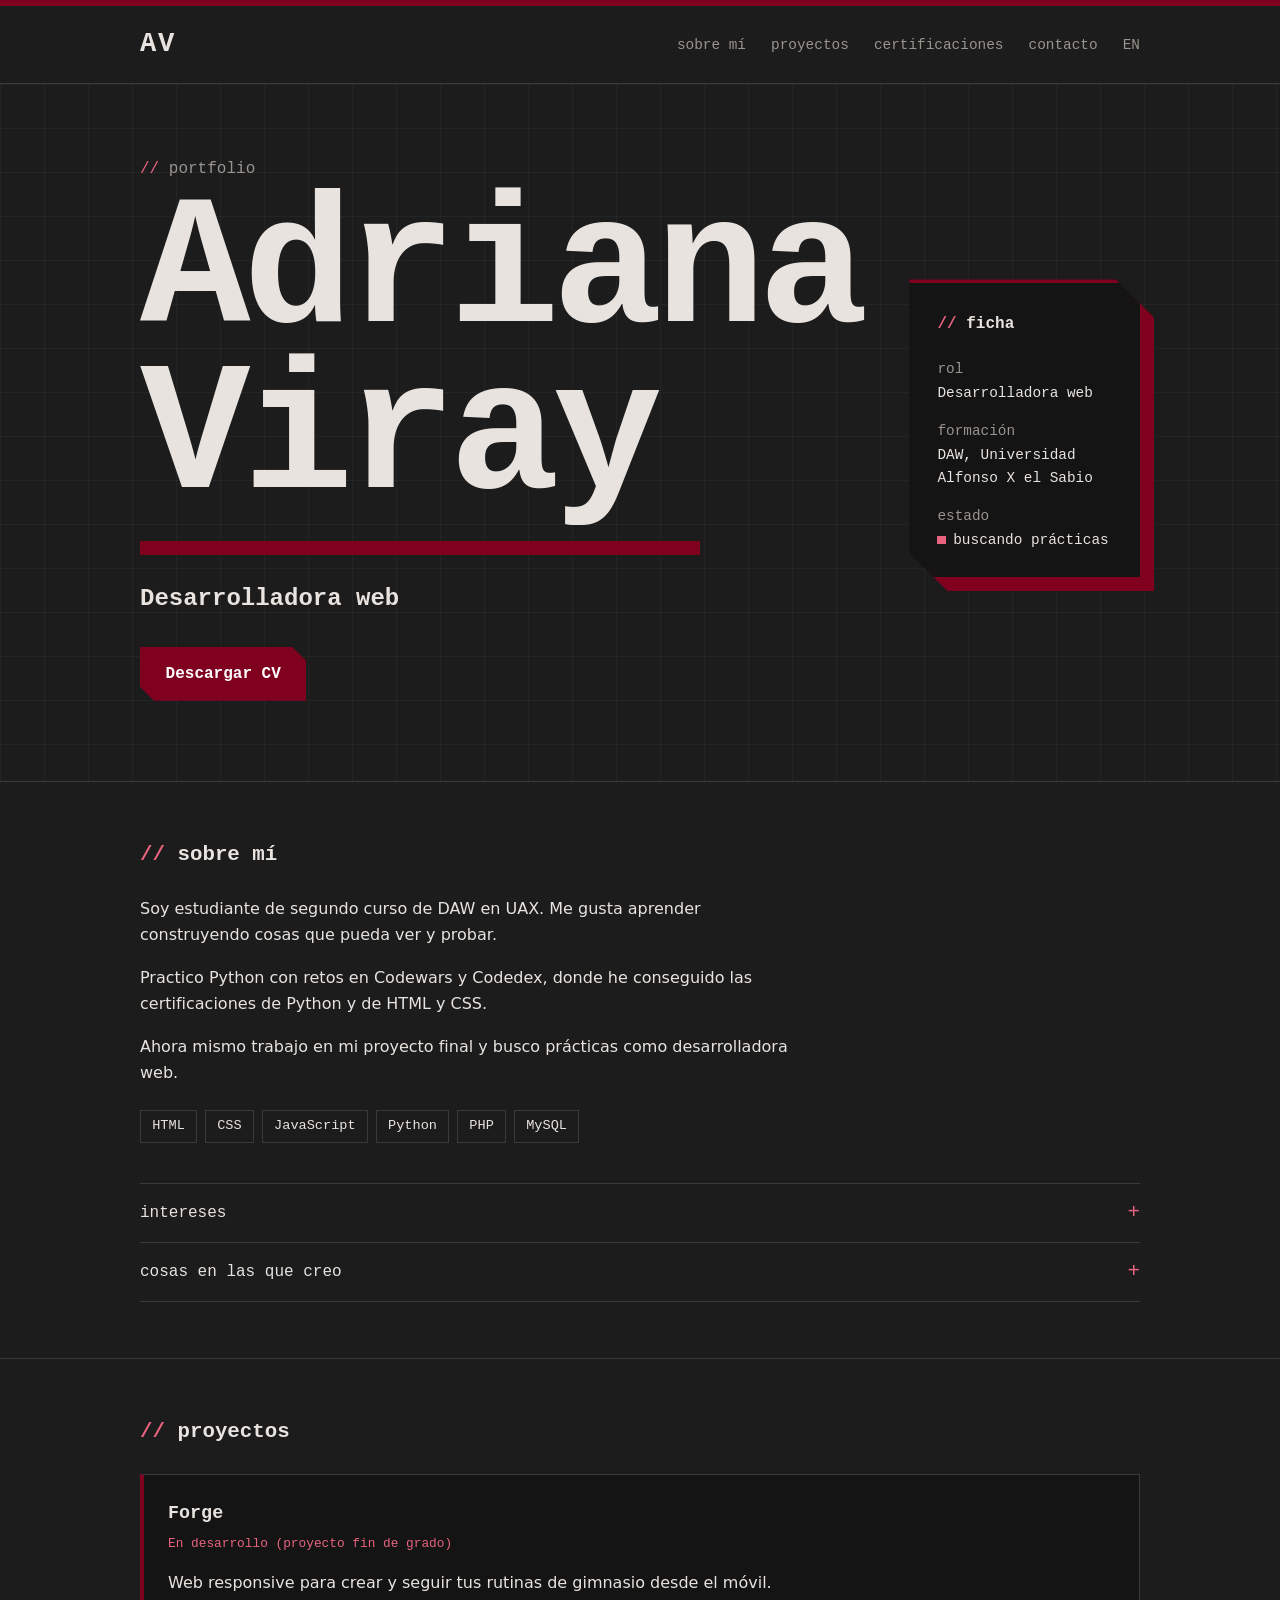
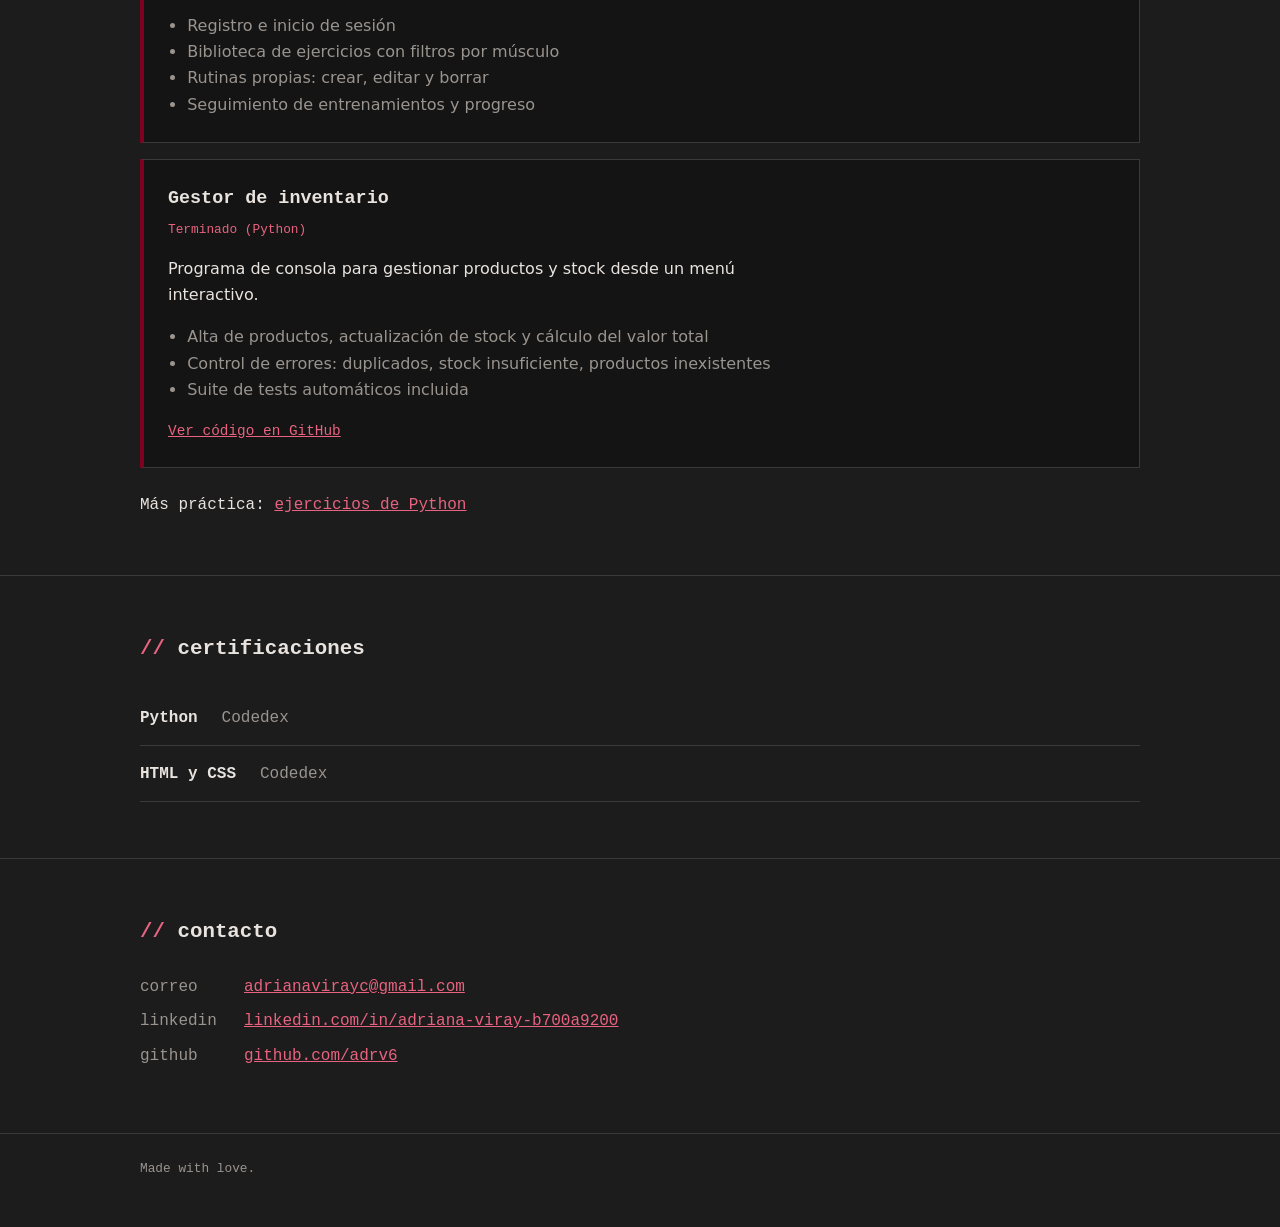
==== index.html @ e1b9abcd "Add files via upload" ====
<!DOCTYPE html>
<html lang="es">
<head>
<meta charset="utf-8">
<meta name="viewport" content="width=device-width, initial-scale=1">
<title>Adriana Viray — Desarrolladora web</title>
<meta name="description" content="Portfolio de Adriana Viray, estudiante de Desarrollo de Aplicaciones Web.">
<style>
  :root {
    --bg: #1c1c1c;
    --panel: #141414;
    --crimson: #800020;
    --crimson-hi: #e8637f;
    --text: #e8e3de;
    --muted: #9a948f;
    --line: #3a3a3a;
    --mono: ui-monospace, "Cascadia Code", "JetBrains Mono", Consolas, Menlo, monospace;
    --sans: system-ui, -apple-system, "Segoe UI", Roboto, sans-serif;
    /* esquinas cortadas, el detalle "corporativo cyber" */
    --chamfer: polygon(0 0, calc(100% - 24px) 0, 100% 24px, 100% 100%, 24px 100%, 0 calc(100% - 24px));
  }
  * { box-sizing: border-box; }
  html { scroll-behavior: smooth; }
  body { margin: 0; background: var(--bg); color: var(--text); font-family: var(--sans); line-height: 1.65; border-top: 6px solid var(--crimson); }
  a { color: var(--crimson-hi); }
  a:focus-visible { outline: 2px solid var(--crimson-hi); outline-offset: 3px; }
  .wrap { max-width: 1040px; margin: 0 auto; padding: 0 1.25rem; }

  /* Cabecera */
  header { border-bottom: 1px solid var(--line); }
  header .wrap { display: flex; justify-content: space-between; align-items: center; padding-top: 1rem; padding-bottom: 1rem; flex-wrap: wrap; gap: .5rem; }
  .logo { font-family: var(--mono); font-weight: 800; font-size: 1.7rem; letter-spacing: .06em; color: var(--text); text-decoration: none; }
  nav a { font-family: var(--mono); font-size: .9rem; color: var(--muted); text-decoration: none; margin-left: 1.25rem; }
  nav a:hover { color: var(--crimson-hi); }

  /* Hero */
  .hero {
    padding: 4.5rem 0 5rem;
    background-image:
      linear-gradient(rgba(255,255,255,.035) 1px, transparent 1px),
      linear-gradient(90deg, rgba(255,255,255,.035) 1px, transparent 1px);
    background-size: 44px 44px;
    overflow: hidden;
  }
  .hero .wrap { display: grid; grid-template-columns: 1.5fr 1fr; gap: 3rem; align-items: center; }
  .kicker { font-family: var(--mono); color: var(--muted); margin: 0 0 .5rem; }
  .kicker::before { content: "// "; color: var(--crimson-hi); }
  h1 {
    font-family: var(--mono); font-weight: 800; margin: 0;
    font-size: clamp(4.5rem, 17vw, 11.5rem); line-height: .9; letter-spacing: -.04em;
  }
  .bar { height: 14px; width: 100%; max-width: 560px; background: var(--crimson); margin: 1.25rem 0 1.5rem; transform-origin: left; animation: wipe .9s cubic-bezier(.7,0,.2,1) both; }
  @keyframes wipe { from { transform: scaleX(0); } to { transform: scaleX(1); } }
  .role { font-family: var(--mono); font-size: clamp(1.1rem, 2.6vw, 1.5rem); font-weight: 700; margin: 0 0 .5rem; }

  /* Botón */
  .actions { margin: 1.75rem 0 0; }
  .btn {
    display: inline-block; background: var(--crimson); color: #fff; text-decoration: none;
    font-family: var(--mono); font-weight: 700; padding: .85rem 1.6rem;
    clip-path: polygon(0 0, calc(100% - 14px) 0, 100% 14px, 100% 100%, 14px 100%, 0 calc(100% - 14px));
  }
  .btn:hover { background: #a3112f; }
  .btn:focus-visible { outline: 2px solid var(--crimson-hi); outline-offset: 4px; }

  /* Ficha */
  .dossier-wrap { position: relative; }
  .dossier-wrap::before { content: ""; position: absolute; inset: 0; background: var(--crimson); transform: translate(14px, 14px); clip-path: var(--chamfer); }
  .dossier { position: relative; background: var(--panel); clip-path: var(--chamfer); padding: 1.75rem 1.75rem 1.5rem; border-top: 4px solid var(--crimson); }
  .dossier h2 { font-size: 1rem; margin: 0 0 1.25rem; }
  .dossier dl { margin: 0; font-family: var(--mono); font-size: .9rem; }
  .dossier dt { color: var(--muted); margin-top: .9rem; }
  .dossier dd { margin: 0; }
  .dot { display: inline-block; width: .6em; height: .6em; background: var(--crimson-hi); margin-right: .5em; }

  /* Secciones */
  section { padding: 3.5rem 0; border-top: 1px solid var(--line); }
  h2 { font-family: var(--mono); font-size: 1.3rem; margin: 0 0 1.5rem; }
  section h2::before, .dossier h2::before { content: "// "; color: var(--crimson-hi); }
  .about p { max-width: 65ch; margin: 0 0 1rem; }
  .stack { list-style: none; padding: 0; margin: 1.5rem 0 0; display: flex; flex-wrap: wrap; gap: .5rem; }
  .stack li { font-family: var(--mono); font-size: .85rem; border: 1px solid var(--line); padding: .25rem .7rem; }

  /* Desplegables dentro de "sobre mí" */
  .fold { margin-top: 2.5rem; border-top: 1px solid var(--line); }
  .fold details { border-bottom: 1px solid var(--line); }
  .fold summary {
    cursor: pointer; list-style: none; display: flex; justify-content: space-between; align-items: center;
    padding: 1rem 0; font-family: var(--mono);
  }
  .fold summary::-webkit-details-marker { display: none; }
  .fold summary::after { content: "+"; color: var(--crimson-hi); font-size: 1.3rem; line-height: 1; }
  .fold details[open] summary::after { content: "\2212"; }
  .fold summary:hover { color: var(--crimson-hi); }
  .fold summary:focus-visible { outline: 2px solid var(--crimson-hi); outline-offset: 3px; }
  .fold-body { padding: 0 0 1.25rem; }
  .fold-body p { margin: 0; max-width: 65ch; }
  .fold .beliefs-list li:last-child { border-bottom: 0; }

  /* Cosas en las que creo */
  .beliefs-list { list-style: none; counter-reset: b; padding: 0; margin: 0; }
  .beliefs-list li {
    counter-increment: b; display: flex; gap: 1.25rem; align-items: baseline;
    padding: .85rem 0; border-bottom: 1px solid var(--line);
    font-family: var(--mono); font-weight: 400; line-height: 1.4;
    font-size: clamp(.95rem, 2vw, 1.1rem);
  }
  .beliefs-list li::before { content: counter(b); color: var(--crimson-hi); font-size: .85rem; min-width: 1.5rem; }

  /* Proyectos */
  .project { background: var(--panel); border: 1px solid var(--line); border-left: 4px solid var(--crimson); padding: 1.5rem; }
  .project + .project { margin-top: 1rem; }
  .project h3 { font-family: var(--mono); margin: 0 0 .25rem; font-size: 1.15rem; }
  .status { font-family: var(--mono); font-size: .8rem; color: var(--crimson-hi); margin: 0 0 1rem; }
  .project p { margin: 0 0 1rem; max-width: 65ch; }
  .project ul { margin: 0; padding-left: 1.2rem; color: var(--muted); }
  .project .link { margin: 1rem 0 0; font-family: var(--mono); font-size: .9rem; }
  .more { margin: 1.5rem 0 0; font-family: var(--mono); }

  /* Certificaciones */
  .certs { list-style: none; padding: 0; margin: 0; font-family: var(--mono); }
  .certs li { display: flex; flex-wrap: wrap; gap: .5rem 1.5rem; padding: .9rem 0; border-bottom: 1px solid var(--line); }
  .certs span { color: var(--muted); }
  .certs a { margin-left: auto; }

  /* Contacto */
  .contact ul { list-style: none; padding: 0; margin: 0; font-family: var(--mono); }
  .contact li { margin-bottom: .5rem; }
  .contact span { color: var(--muted); display: inline-block; min-width: 6.5rem; }

  footer { border-top: 1px solid var(--line); padding: 1.5rem 0 3rem; color: var(--muted); font-family: var(--mono); font-size: .8rem; }

  @media (max-width: 800px) {
    .hero .wrap { grid-template-columns: 1fr; gap: 3rem; }
    .dossier-wrap { margin-right: 14px; }
  }
  @media (prefers-reduced-motion: reduce) {
    html { scroll-behavior: auto; }
    .bar { animation: none; }
  }
</style>
</head>
<body>

<header>
  <div class="wrap">
    <a class="logo" href="#top" aria-label="Adriana Viray, ir al inicio">AV</a>
    <nav aria-label="Principal">
      <a href="#sobre-mi">sobre mí</a>
      <a href="#proyectos">proyectos</a>
      <a href="#certificaciones">certificaciones</a>
      <a href="#contacto">contacto</a>
      <a href="en/" lang="en" hreflang="en">EN</a>
    </nav>
  </div>
</header>

<main id="top">
  <div class="hero">
    <div class="wrap">
      <div>
        <p class="kicker">portfolio</p>
        <h1>Adriana<br>Viray</h1>
        <div class="bar" aria-hidden="true"></div>
        <p class="role">Desarrolladora web</p>
        <p class="actions"><a class="btn" href="cv-adriana-viray.pdf" download>Descargar CV</a></p>
      </div>
      <div class="dossier-wrap">
        <aside class="dossier" aria-label="Ficha">
          <h2>ficha</h2>
          <dl>
            <dt>rol</dt><dd>Desarrolladora web</dd>
            <dt>formación</dt><dd>DAW, Universidad Alfonso X el Sabio</dd>
            <dt>estado</dt><dd><span class="dot"></span>buscando prácticas</dd>
          </dl>
        </aside>
      </div>
    </div>
  </div>

  <section id="sobre-mi" class="about">
    <div class="wrap">
      <h2>sobre mí</h2>
      <!-- TODO: reescribe estos textos con tus palabras -->
      <p>Soy estudiante de segundo curso de DAW en UAX. Me gusta aprender construyendo cosas que pueda ver y probar.</p>
      <p>Practico Python con retos en Codewars y Codedex, donde he conseguido las certificaciones de Python y de HTML y CSS.</p>
      <p>Ahora mismo trabajo en mi proyecto final y busco prácticas como desarrolladora web.</p>
      <ul class="stack" aria-label="Tecnologías">
        <li>HTML</li><li>CSS</li><li>JavaScript</li><li>Python</li><li>PHP</li><li>MySQL</li>
      </ul>

      <div class="fold">
        <details>
          <summary>intereses</summary>
          <div class="fold-body">
            <p>Fuera de clase me interesan la ciberseguridad y la ingeniería biomecánica, y me atrae todo lo que une tecnología y cuerpo humano o sistemas seguros.</p>
          </div>
        </details>
        <details>
          <summary>cosas en las que creo</summary>
          <div class="fold-body">
            <ol class="beliefs-list">
              <li>La accesibilidad no es opcional.</li>
              <li>Preguntar no es de novatos.</li>
              <li>Un buen detalle cambia toda la experiencia.</li>
            </ol>
          </div>
        </details>
      </div>
    </div>
  </section>

  <section id="proyectos">
    <div class="wrap">
      <h2>proyectos</h2>

      <article class="project">
        <h3>Forge</h3>
        <p class="status">En desarrollo (proyecto fin de grado)</p>
        <p>Web responsive para crear y seguir tus rutinas de gimnasio desde el móvil.</p>
        <ul>
          <li>Registro e inicio de sesión</li>
          <li>Biblioteca de ejercicios con filtros por músculo</li>
          <li>Rutinas propias: crear, editar y borrar</li>
          <li>Seguimiento de entrenamientos y progreso</li>
        </ul>
        <!-- TODO: cuando Forge tenga repositorio, añade aquí: <p class="link"><a href="...">Ver código en GitHub</a></p> -->
      </article>

      <article class="project">
        <h3>Gestor de inventario</h3>
        <p class="status">Terminado (Python)</p>
        <p>Programa de consola para gestionar productos y stock desde un menú interactivo.</p>
        <ul>
          <li>Alta de productos, actualización de stock y cálculo del valor total</li>
          <li>Control de errores: duplicados, stock insuficiente, productos inexistentes</li>
          <li>Suite de tests automáticos incluida</li>
        </ul>
        <p class="link"><a href="https://github.com/adrv6/python-projects">Ver código en GitHub</a></p>
      </article>

      <p class="more">Más práctica: <a href="https://github.com/adrv6/python-excercises">ejercicios de Python</a></p>
    </div>
  </section>

  <section id="certificaciones">
    <div class="wrap">
      <h2>certificaciones</h2>
      <ul class="certs">
        <li><strong>Python</strong><span>Codedex</span></li>
        <li><strong>HTML y CSS</strong><span>Codedex</span></li>
      </ul>
    </div>
  </section>

  <section id="contacto" class="contact">
    <div class="wrap">
      <h2>contacto</h2>
      <ul>
        <li><span>correo</span><a href="mailto:adrianavirayc@gmail.com">adrianavirayc@gmail.com</a></li>
        <li><span>linkedin</span><a href="https://www.linkedin.com/in/adriana-viray-b700a9200/">linkedin.com/in/adriana-viray-b700a9200</a></li>
        <li><span>github</span><a href="https://github.com/adrv6">github.com/adrv6</a></li>
      </ul>
    </div>
  </section>
</main>

<footer>
  <div class="wrap">Made with love.</div>
</footer>
</body>
</html>
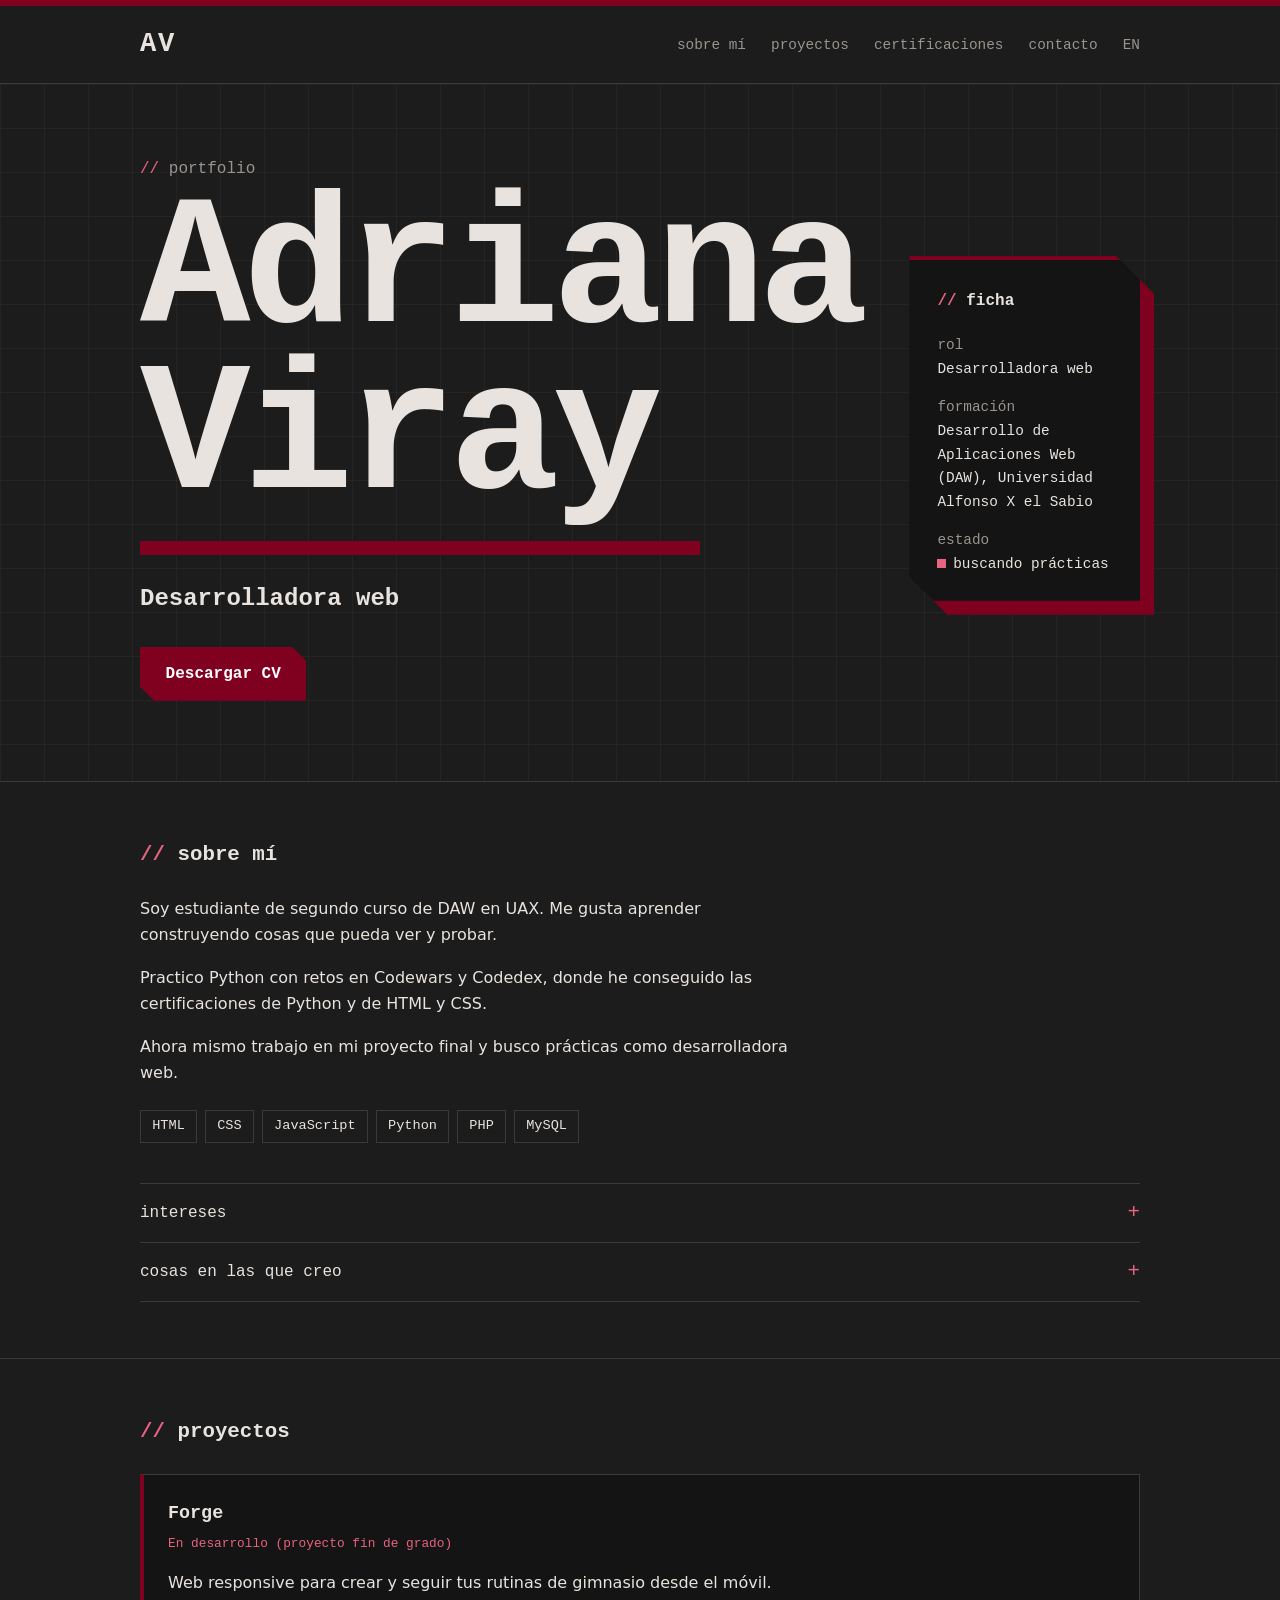
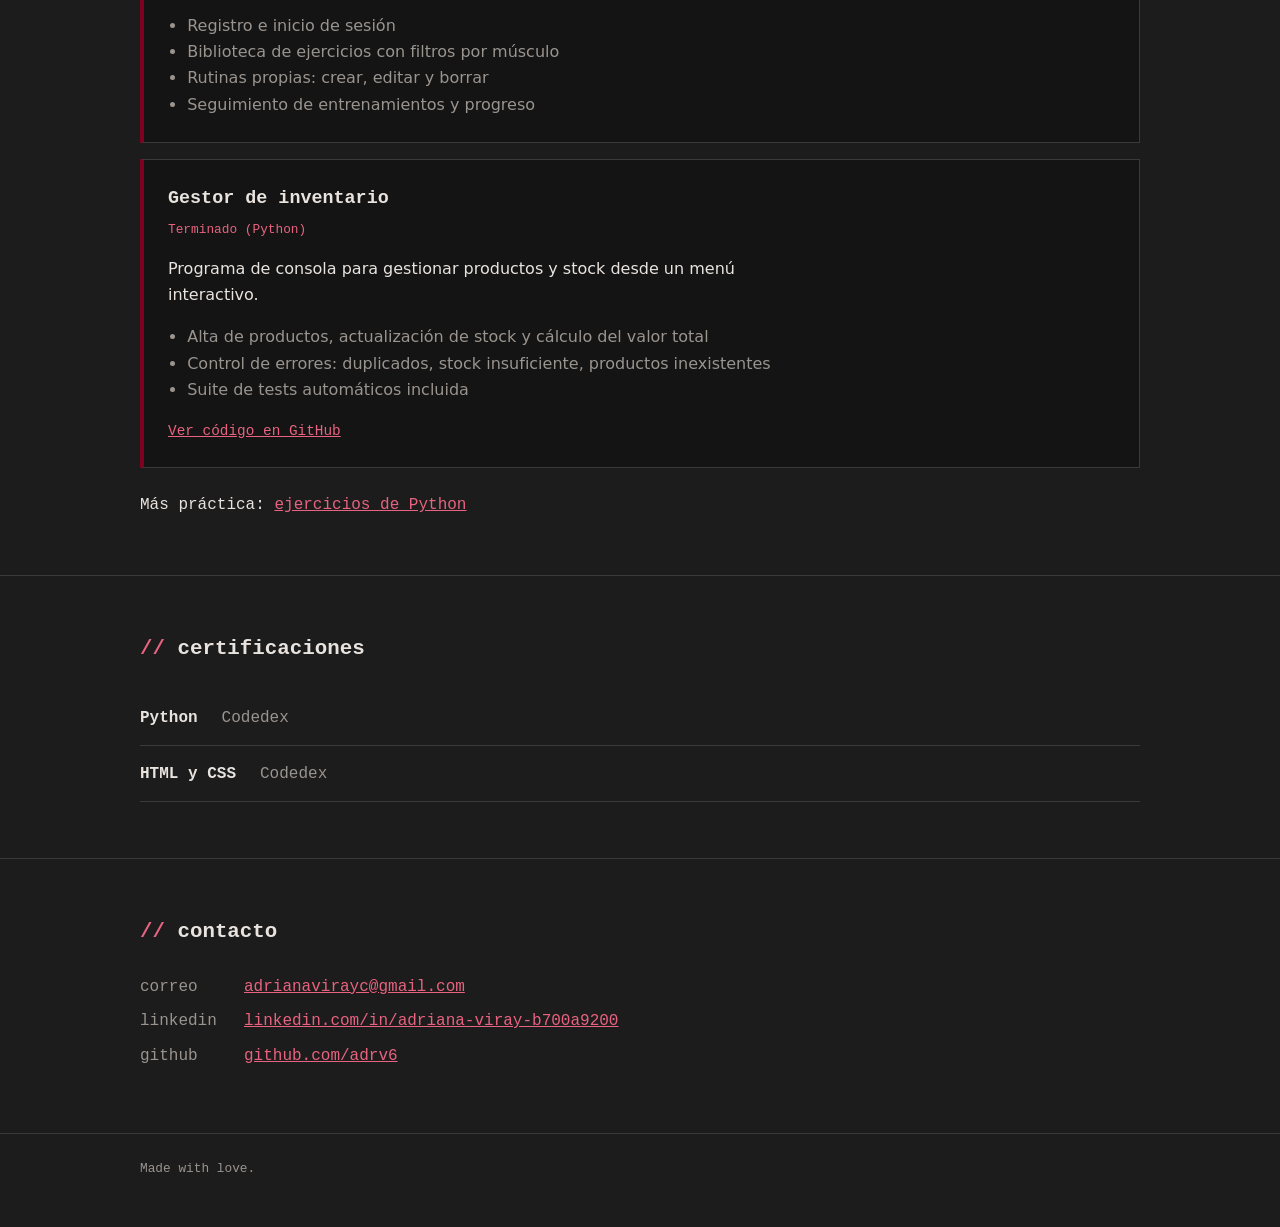
==== commit 633daf56: "index.html" ====
--- a/index.html
+++ b/index.html
@@ -16,7 +16,6 @@
     --line: #3a3a3a;
     --mono: ui-monospace, "Cascadia Code", "JetBrains Mono", Consolas, Menlo, monospace;
     --sans: system-ui, -apple-system, "Segoe UI", Roboto, sans-serif;
-    /* esquinas cortadas, el detalle "corporativo cyber" */
     --chamfer: polygon(0 0, calc(100% - 24px) 0, 100% 24px, 100% 100%, 24px 100%, 0 calc(100% - 24px));
   }
   * { box-sizing: border-box; }
@@ -170,7 +169,7 @@
           <h2>ficha</h2>
           <dl>
             <dt>rol</dt><dd>Desarrolladora web</dd>
-            <dt>formación</dt><dd>DAW, Universidad Alfonso X el Sabio</dd>
+            <dt>formación</dt><dd>Desarrollo de Aplicaciones Web (DAW), Universidad Alfonso X el Sabio</dd>
             <dt>estado</dt><dd><span class="dot"></span>buscando prácticas</dd>
           </dl>
         </aside>
@@ -269,4 +268,4 @@
   <div class="wrap">Made with love.</div>
 </footer>
 </body>
-</html>+</html>
